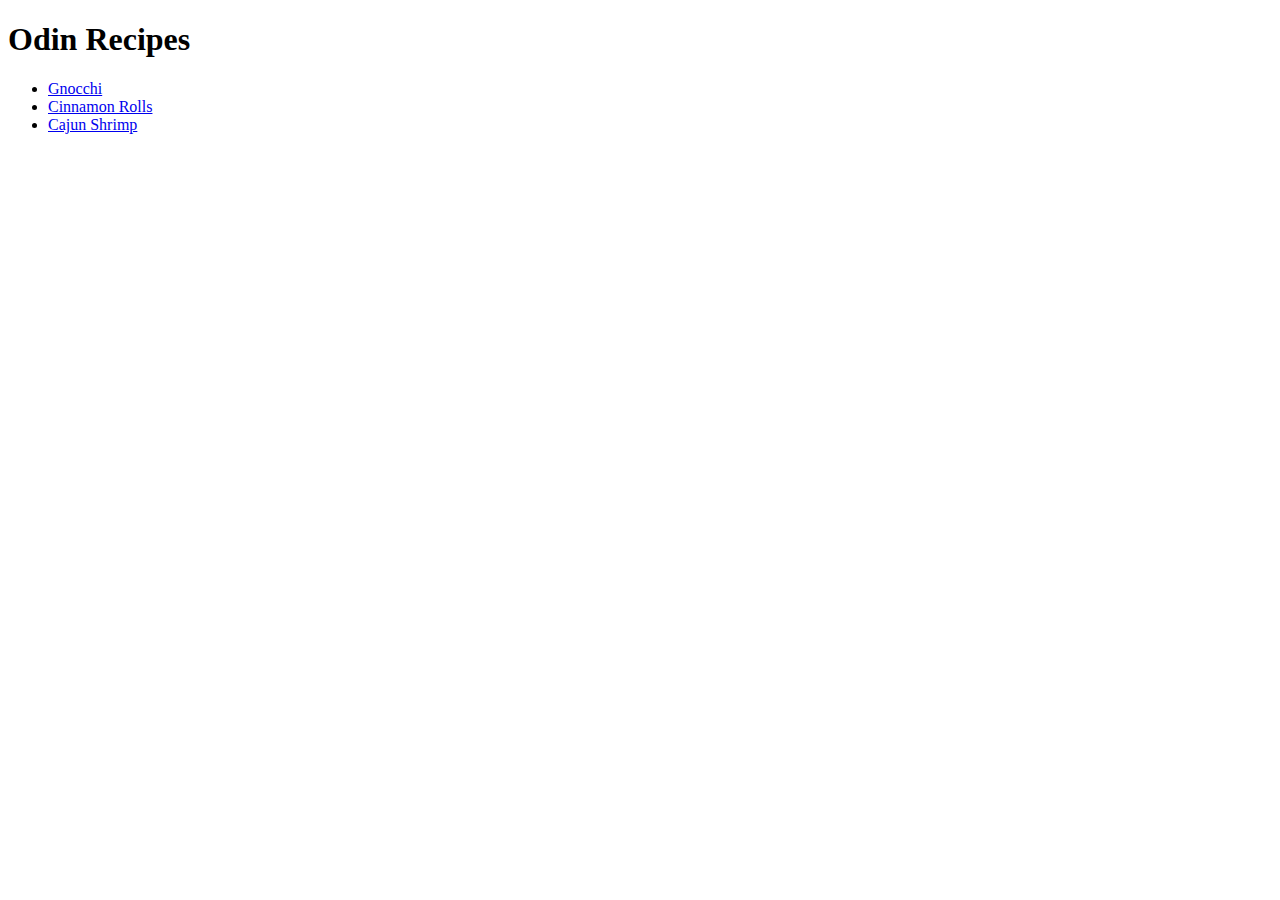
==== index.html @ 00c38871 "Added 3 new web-pages/recipes with their respective images" ====
<!DOCTYPE html>
<html lang="en">
<head>
    <meta charset="UTF-8">
    <meta http-equiv="X-UA-Compatible" content="IE=edge">
    <meta name="viewport" content="width=device-width, initial-scale=1.0">
    <title>Odin Recipes</title>
</head>
<body>
    <h1>Odin Recipes</h1>
    <ul>
        <li><a href="recipes/gnocchi.html">Gnocchi</a></li>
        <li><a href="recipes/cinnamon-rolls.html">Cinnamon Rolls</a></li>
        <li><a href="recipes/cajun-shrimp.html">Cajun Shrimp</a></li>
    </ul>
</body>
</html>
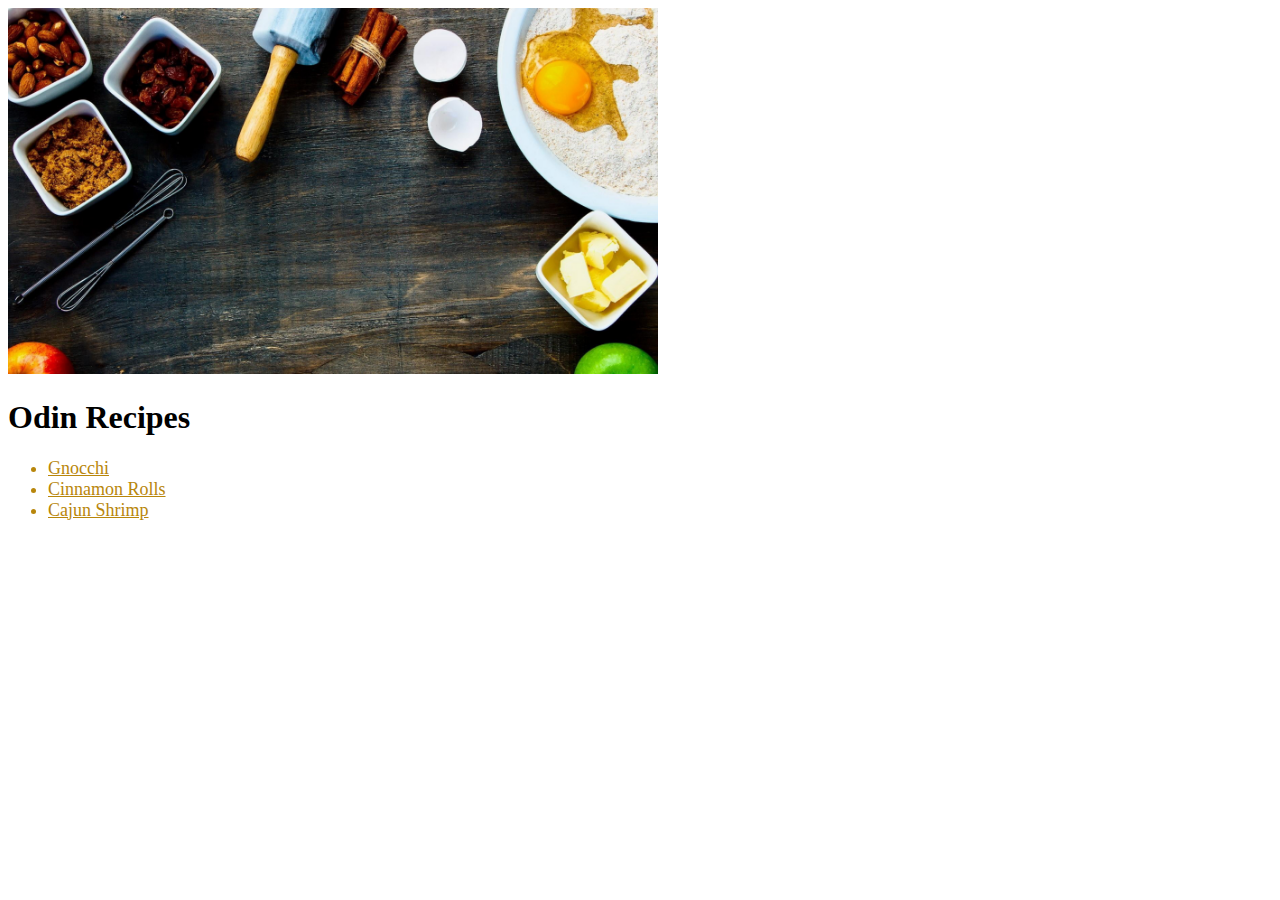
==== commit 94b8c6e2: "Added Basic CSS" ====
--- a/index.html
+++ b/index.html
@@ -5,13 +5,15 @@
     <meta http-equiv="X-UA-Compatible" content="IE=edge">
     <meta name="viewport" content="width=device-width, initial-scale=1.0">
     <title>Odin Recipes</title>
+    <link rel="stylesheet" href="styles.css">
 </head>
 <body>
-    <h1>Odin Recipes</h1>
+    <img src="images/Landing.jpg" alt="Odin Recipes">
+    <h1 id="title">Odin Recipes</h1>
     <ul>
-        <li><a href="recipes/gnocchi.html">Gnocchi</a></li>
-        <li><a href="recipes/cinnamon-rolls.html">Cinnamon Rolls</a></li>
-        <li><a href="recipes/cajun-shrimp.html">Cajun Shrimp</a></li>
+        <li class="recipe"><a href="recipes/gnocchi.html">Gnocchi</a></li>
+        <li class="recipe"><a href="recipes/cinnamon-rolls.html">Cinnamon Rolls</a></li>
+        <li class="recipe"><a href="recipes/cajun-shrimp.html">Cajun Shrimp</a></li>
     </ul>
 </body>
 </html>--- a/styles.css
+++ b/styles.css
@@ -0,0 +1,13 @@
+.recipe,
+a {
+    color:darkgoldenrod;
+    background-color: white;
+    font-family: 'Times New Roman', Times, serif;
+    font-size: 18px;
+    font-weight: 300;
+    text-align: justify;
+}
+img {
+    height: auto;
+    width: 650px;
+}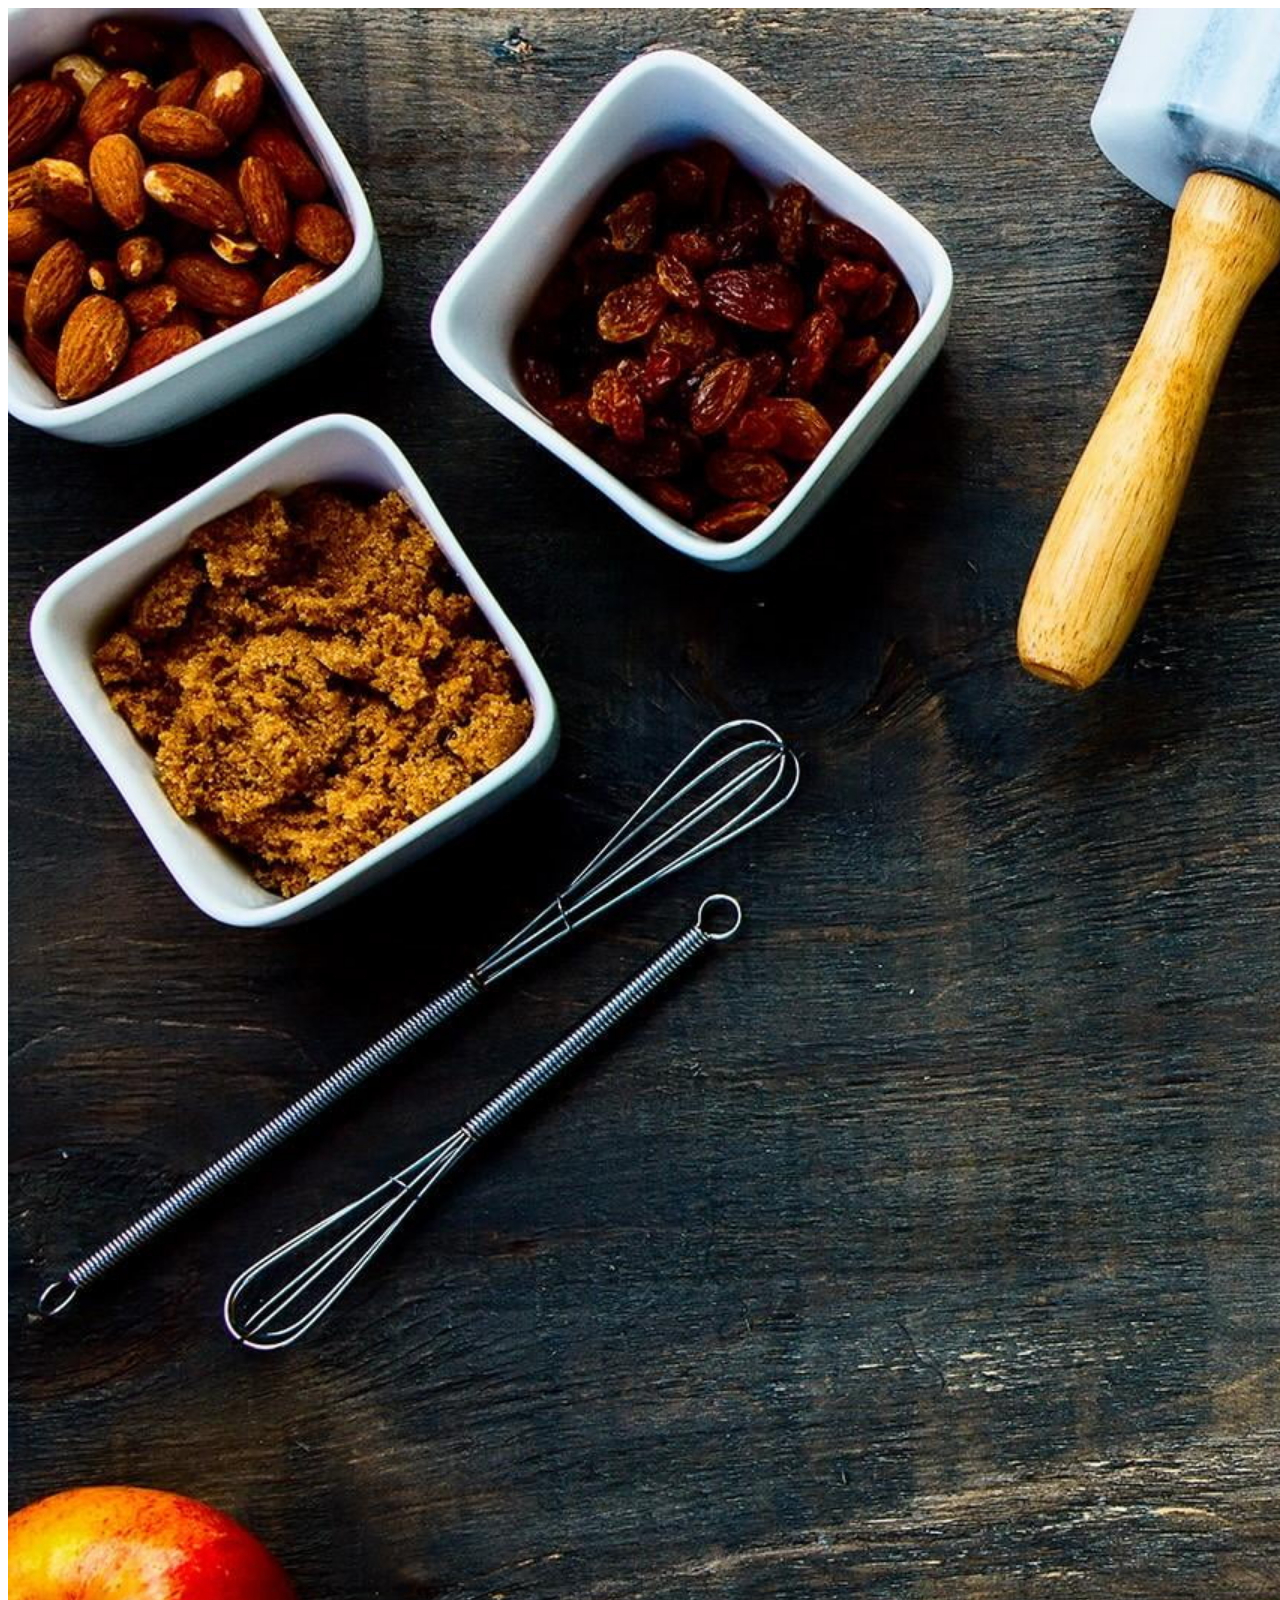
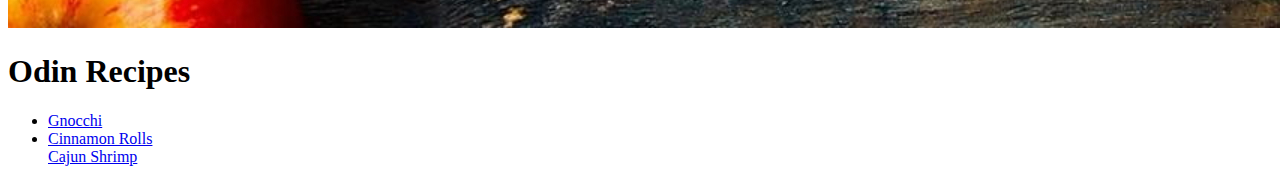
==== commit 93f24bf4: "." ====
--- a/index.html
+++ b/index.html
@@ -8,12 +8,18 @@
     <link rel="stylesheet" href="styles.css">
 </head>
 <body>
-    <img src="images/Landing.jpg" alt="Odin Recipes">
-    <h1 id="title">Odin Recipes</h1>
-    <ul>
-        <li class="recipe"><a href="recipes/gnocchi.html">Gnocchi</a></li>
-        <li class="recipe"><a href="recipes/cinnamon-rolls.html">Cinnamon Rolls</a></li>
-        <li class="recipe"><a href="recipes/cajun-shrimp.html">Cajun Shrimp</a></li>
-    </ul>
+    <div>
+        <img src="images/Landing.jpg" alt="Odin Recipes">
+    </div>
+    <div>
+        <h1>Odin Recipes</h1>
+    </div>
+    <div>
+        <ul>
+            <li><a href="recipes/gnocchi.html">Gnocchi</a></li>
+            <li><a href="recipes/cinnamon-rolls.html">Cinnamon Rolls</a></li>
+            <li"><a href="recipes/cajun-shrimp.html">Cajun Shrimp</a></li>
+        </ul>
+    </div>
 </body>
 </html>